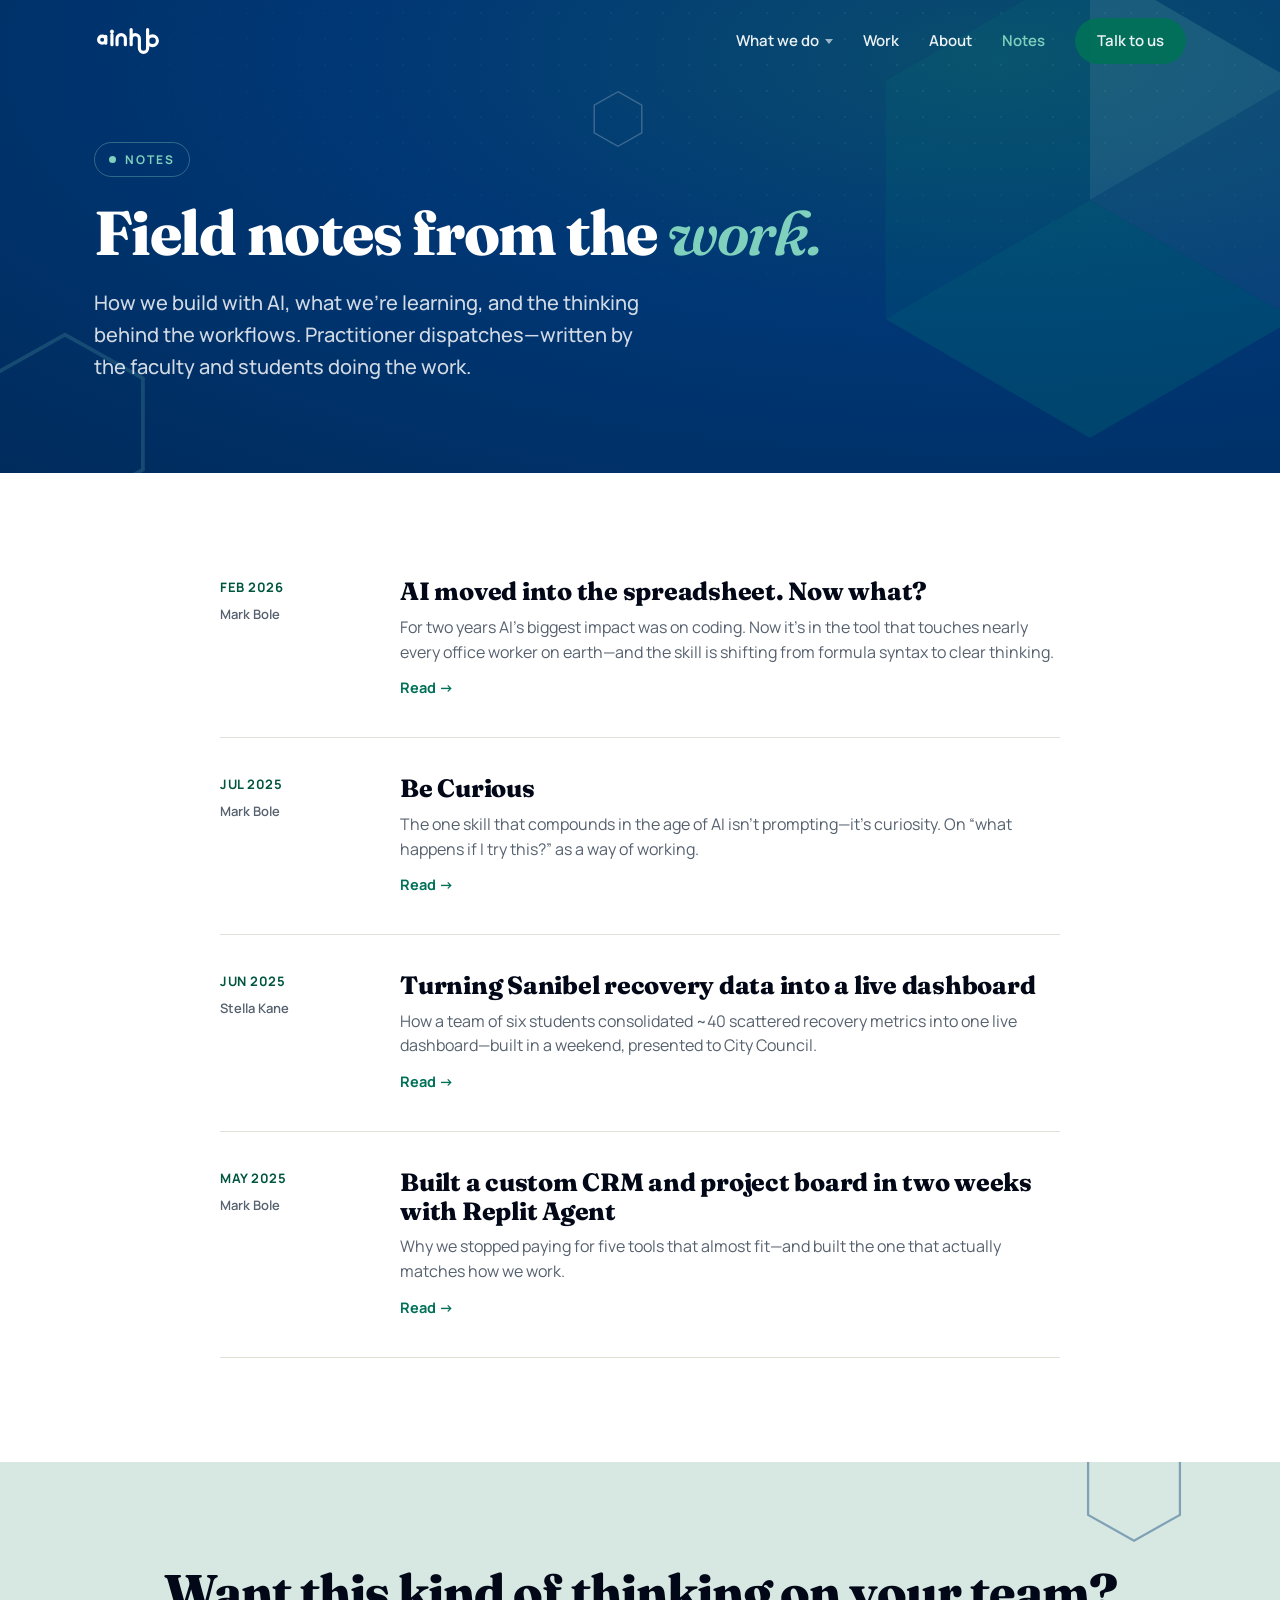
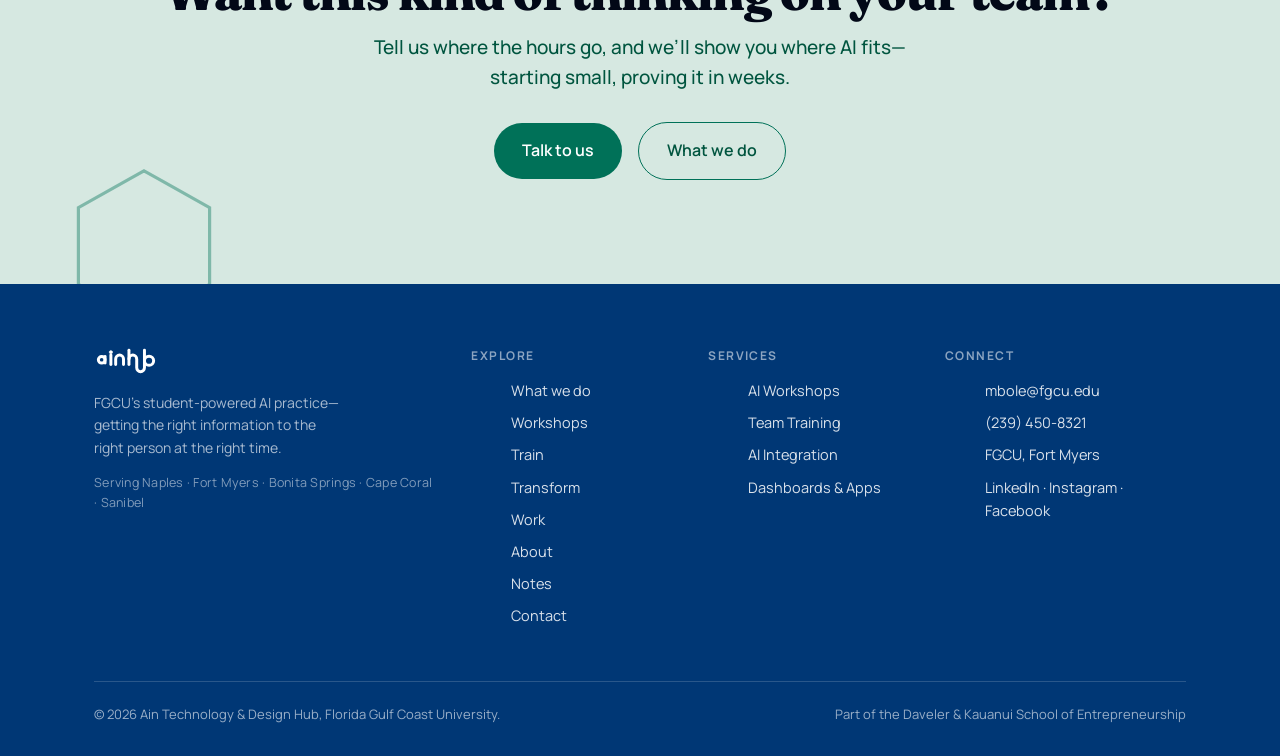
==== blog/index.html @ a8e14957 "Launch redesigned homepage + Notes/blog; anonymize case studies; add Notes nav - New index.html (red" ====
<!doctype html><html lang="en"><head><meta charset="utf-8"><meta name="viewport" content="width=device-width,initial-scale=1">
<title>Notes — The Ain Hub</title>
<meta name="description" content="Field notes from the Ain Hub—how we build with AI, what we're learning, and the work behind the workflows. Practitioner dispatches, not hype.">
<meta property="og:title" content="Notes — The Ain Hub">
<meta property="og:description" content="Field notes from the Ain Hub—how we build with AI, what we're learning, and the work behind the workflows.">
<meta property="og:type" content="website">
<meta property="og:image" content="https://ainhub-staging.vercel.app/img/og.png">
<meta name="twitter:card" content="summary_large_image">
<link rel="icon" href="../img/favicon.svg" type="image/svg+xml">
<link rel="preconnect" href="https://fonts.googleapis.com"><link rel="preconnect" href="https://fonts.gstatic.com" crossorigin>
<link href="https://fonts.googleapis.com/css2?family=Fraunces:ital,opsz,wght@0,9..144,500;0,9..144,600;0,9..144,800;1,9..144,500;1,9..144,600&family=Manrope:wght@400;500;600;700;800&display=swap" rel="stylesheet">
<link rel="stylesheet" href="../css/site.css">
</head><body>

<nav><div class="wrap nav-in">
  <a href="../index.html"><img class="brand" src="../img/ainhub-wordmark-color.svg" alt="ainhub"></a>
  <button class="nav-toggle" aria-label="Menu"><span></span><span></span><span></span></button>
  <div class="nav-links">
    <div class="has-sub">
      <a href="../what-we-do.html">What we do<span class="caret" aria-hidden="true"></span></a>
      <div class="sub">
        <a href="../workshops.html">Workshops</a>
        <a href="../train.html">Train</a>
        <a href="../transform.html">Transform</a>
      </div>
    </div>
    <a href="../work.html">Work</a>
    <a href="../about.html">About</a>
    <a href="./index.html" class="active">Notes</a>
    <a class="pill sm" href="../contact.html">Talk to us</a>
  </div>
</div></nav>

<!-- PAGE HERO -->
<header class="page-hero dark">
  <div class="ph-motif">
    <svg class="facet f1" viewBox="0 0 200 200" aria-hidden="true"><path d="M 100,15 L 173,57.5 L 100,100 Z" fill="#7FD0BC"/><path d="M 173,57.5 L 173,142.5 L 100,100 Z" fill="#7FD0BC" fill-opacity="0.5"/><path d="M 100,100 L 173,142.5 L 100,185 L 27,142.5 Z" fill="#00a37a"/><path d="M 27,57.5 L 100,15 L 100,100 L 27,142.5 Z" fill="#00a37a" fill-opacity="0.55"/></svg>
    <svg class="facet f2" viewBox="0 0 100 100" aria-hidden="true"><path d="M50 3 L91 26 L91 74 L50 97 L9 74 L9 26 Z" fill="none" stroke="#7FD0BC" stroke-width="2"/></svg>
    <svg class="facet f3" viewBox="0 0 100 100" aria-hidden="true"><path d="M50 3 L91 26 L91 74 L50 97 L9 74 L9 26 Z" fill="none" stroke="#fff" stroke-width="2.5"/></svg>
  </div>
  <div class="wrap">
    <div class="eyebrow reveal">Notes</div>
    <h1 class="reveal d1">Field notes from the <span class="ac">work.</span></h1>
    <p class="lead reveal d2">How we build with AI, what we&rsquo;re learning, and the thinking behind the workflows. Practitioner dispatches&mdash;written by the faculty and students doing the work.</p>
  </div>
</header>

<!-- POSTS -->
<section><div class="wrap">
  <div class="post-list">
    <a class="post-row reveal" href="./ai-moved-into-the-spreadsheet.html">
      <div class="pdate">Feb 2026<span class="by">Mark Bole</span></div>
      <div>
        <h3>AI moved into the spreadsheet. Now what?</h3>
        <p>For two years AI&rsquo;s biggest impact was on coding. Now it&rsquo;s in the tool that touches nearly every office worker on earth&mdash;and the skill is shifting from formula syntax to clear thinking.</p>
        <span class="more">Read &rarr;</span>
      </div>
    </a>
    <a class="post-row reveal d1" href="./be-curious-introduction.html">
      <div class="pdate">Jul 2025<span class="by">Mark Bole</span></div>
      <div>
        <h3>Be Curious</h3>
        <p>The one skill that compounds in the age of AI isn&rsquo;t prompting&mdash;it&rsquo;s curiosity. On &ldquo;what happens if I try this?&rdquo; as a way of working.</p>
        <span class="more">Read &rarr;</span>
      </div>
    </a>
    <a class="post-row reveal d2" href="./sanibel-recovery-data-dashboard.html">
      <div class="pdate">Jun 2025<span class="by">Stella Kane</span></div>
      <div>
        <h3>Turning Sanibel recovery data into a live dashboard</h3>
        <p>How a team of six students consolidated ~40 scattered recovery metrics into one live dashboard&mdash;built in a weekend, presented to City Council.</p>
        <span class="more">Read &rarr;</span>
      </div>
    </a>
    <a class="post-row reveal d3" href="./custom-crm-project-board-replit-agent.html">
      <div class="pdate">May 2025<span class="by">Mark Bole</span></div>
      <div>
        <h3>Built a custom CRM and project board in two weeks with Replit Agent</h3>
        <p>Why we stopped paying for five tools that almost fit&mdash;and built the one that actually matches how we work.</p>
        <span class="more">Read &rarr;</span>
      </div>
    </a>
  </div>
</div></section>

<!-- CTA -->
<section class="cta-band">
  <svg class="hex-accent ha-a" viewBox="0 0 100 100" aria-hidden="true"><path d="M50 3 L91 26 L91 74 L50 97 L9 74 L9 26 Z" fill="none" stroke="#007158" stroke-width="2"/></svg>
  <svg class="hex-accent ha-b" viewBox="0 0 100 100" aria-hidden="true"><path d="M50 3 L91 26 L91 74 L50 97 L9 74 L9 26 Z" fill="none" stroke="#003775" stroke-width="2"/></svg>
  <div class="wrap reveal">
    <h2>Want this kind of thinking on your team?</h2>
    <p>Tell us where the hours go, and we&rsquo;ll show you where AI fits&mdash;starting small, proving it in weeks.</p>
    <div class="row"><a class="pill" href="../contact.html">Talk to us</a><a class="pill line" href="../what-we-do.html">What we do</a></div>
  </div>
</section>

<!-- FOOTER -->
<footer><div class="wrap">
  <div class="foot-grid">
    <div>
      <img class="fl" src="../img/ainhub-wordmark-white.svg" alt="ainhub">
      <p class="ft">FGCU&rsquo;s student&#8209;powered AI practice&mdash;getting the right information to the right person at the right time.</p>
      <p class="serving">Serving Naples &middot; Fort Myers &middot; Bonita Springs &middot; Cape Coral &middot; Sanibel</p>
    </div>
    <div><h4>Explore</h4><ul>
      <li><a href="../what-we-do.html">What we do</a></li>
      <li><a href="../workshops.html">Workshops</a></li>
      <li><a href="../train.html">Train</a></li>
      <li><a href="../transform.html">Transform</a></li>
      <li><a href="../work.html">Work</a></li>
      <li><a href="../about.html">About</a></li>
      <li><a href="./index.html">Notes</a></li>
      <li><a href="../contact.html">Contact</a></li>
    </ul></div>
    <div><h4>Services</h4><ul>
      <li><a href="../workshops.html">AI Workshops</a></li>
      <li><a href="../train.html">Team Training</a></li>
      <li><a href="../transform.html">AI Integration</a></li>
      <li><a href="../transform.html">Dashboards &amp; Apps</a></li>
    </ul></div>
    <div><h4>Connect</h4><ul>
      <li><a href="mailto:mbole@fgcu.edu">mbole@fgcu.edu</a></li>
      <li><a href="tel:+12394508321">(239) 450&#8209;8321</a></li>
      <li>FGCU, Fort Myers</li>
      <li>LinkedIn &middot; Instagram &middot; Facebook</li>
    </ul></div>
  </div>
  <div class="foot-bot"><span>&copy; 2026 Ain Technology &amp; Design Hub, Florida Gulf Coast University.</span><span>Part of the Daveler &amp; Kauanui School of Entrepreneurship</span></div>
</div></footer>

<script src="../js/site.js"></script>
</body></html>
---- css/site.css ----
/* ============================================================
   The Ain Hub — shared site styles
   Brand: blue (#003775 base) + green (#007158 signal) on warm paper.
   Fonts: Fraunces (display) + Manrope (body). No teal, no mint.
   ============================================================ */

:root{
  --green:#007158;--green-d:#00553F;--green-s:#D6E8E1;
  --blue:#003775;--blue-d:#002A5A;--blue-s:#D5DFEC;--bright:#0077B6;
  --ink:#020817;--paper:#E7E2D7;--surf:#fff;--warm:#FAF9F6;
  --muted:#56616F;--border:#E7E4DB;--hair:#E2DFD5;
}

*{margin:0;box-sizing:border-box}
html{scroll-behavior:smooth}
body{font-family:Manrope,system-ui,sans-serif;color:var(--ink);background:var(--surf);line-height:1.6;-webkit-font-smoothing:antialiased}
a{text-decoration:none;color:inherit}
img{max-width:100%;display:block}

.wrap{max-width:1180px;margin:0 auto;padding:0 44px}

/* ---- Typography ---- */
h1,h2{font-family:Fraunces,serif;font-weight:800;letter-spacing:-.02em;color:var(--ink);line-height:1.04;text-wrap:balance}
h3{font-family:Manrope;font-weight:800}
.eyebrow{font-weight:700;letter-spacing:.18em;text-transform:uppercase;font-size:12.5px;color:var(--green)}
.lead{font-size:20px;color:var(--muted);font-weight:500}
.prose p{color:var(--muted);font-size:17.5px;margin-bottom:16px}
.prose p strong{color:var(--ink)}

/* ---- Buttons ---- */
.pill{display:inline-flex;align-items:center;gap:8px;font-weight:600;font-size:16px;padding:15px 28px;border-radius:9999px;background:var(--green);color:#fff;transition:.2s;border:none;cursor:pointer;font-family:inherit}
.pill:hover{background:var(--green-d);transform:translateY(-2px)}
.pill.line{background:transparent;border:1.5px solid var(--green);color:var(--green-d)}
.pill.line:hover{background:rgba(0,113,88,.08)}
.pill.sm{padding:11px 22px;font-size:15px}
.pill.wht{background:#fff;color:var(--green-d)}.pill.wht:hover{background:#f0efe9}
.ghost{display:inline-flex;align-items:center;gap:6px;font-weight:600;font-size:16px;color:var(--green);padding:15px 6px;cursor:pointer}
.ghost:hover{gap:11px}
.ghost.lt{color:#fff}

/* ---- Reveal animation ---- */
.reveal{opacity:0;transform:translateY(24px);transition:opacity .7s ease,transform .7s ease}
.reveal.in{opacity:1;transform:none}
.d1{transition-delay:.07s}.d2{transition-delay:.14s}.d3{transition-delay:.21s}.d4{transition-delay:.28s}.d5{transition-delay:.35s}
html.shot .reveal{opacity:1!important;transform:none!important;transition:none!important}
@media (prefers-reduced-motion:reduce){.reveal{opacity:1;transform:none;transition:none}}

/* ---- Nav ---- */
nav{position:sticky;top:0;z-index:40;transition:.25s}
nav.scrolled{background:rgba(231,226,215,.88);backdrop-filter:blur(10px);box-shadow:0 1px 0 var(--hair)}
.nav-in{display:flex;align-items:center;justify-content:space-between;height:82px}
.nav-in .brand{height:32px}
.nav-links{display:flex;align-items:center;gap:30px;font-weight:600;font-size:15px}
.nav-links a{opacity:.82}
.nav-links a:hover,.nav-links a.active{opacity:1;color:var(--green)}
.nav-toggle{display:none;background:none;border:0;cursor:pointer;padding:8px;flex-direction:column;gap:5px}
.nav-toggle span{width:24px;height:2px;background:var(--ink);border-radius:2px;transition:.25s}

/* ---- Hero (home) ---- */
.hero{background:var(--paper);position:relative;overflow:hidden}
.hero-grid{display:grid;grid-template-columns:1.12fr .88fr;gap:60px;align-items:center;padding:70px 0 104px}
.hero h1{font-size:76px;margin:22px 0 22px;max-width:9.7em}
.hero .lead{max-width:485px}
.hero .cta{display:flex;align-items:center;gap:16px;margin:36px 0 24px;flex-wrap:wrap}
.hero .rate{font-size:14.5px;color:var(--ink);font-weight:600}
.hero .rate .stars{color:#E0A100;letter-spacing:2px}
.hero-art{display:flex;justify-content:center}
.hero-art svg{width:100%;max-width:430px;height:auto;filter:drop-shadow(0 26px 50px rgba(2,8,23,.18))}

/* ---- Page hero (inner pages) ---- */
.page-hero{background:var(--paper);padding:64px 0 60px}
.page-hero h1{font-size:58px;margin:16px 0 18px;max-width:13em}
.page-hero .lead{max-width:640px}
.page-hero .cta{margin-top:30px;display:flex;gap:14px;flex-wrap:wrap}

/* ---- Credibility band: marquee + stats + press ---- */
.cred{background:var(--warm);border-top:1px solid var(--hair);border-bottom:1px solid var(--hair);padding:36px 0 40px}
.cred-label{text-align:center;font-size:12px;font-weight:700;letter-spacing:.16em;text-transform:uppercase;color:var(--muted);margin-bottom:22px}
.marquee{overflow:hidden;-webkit-mask-image:linear-gradient(90deg,transparent,#000 8%,#000 92%,transparent);mask-image:linear-gradient(90deg,transparent,#000 8%,#000 92%,transparent)}
.marquee-track{display:flex;align-items:center;gap:54px;width:max-content;animation:marq 46s linear infinite}
.marquee:hover .marquee-track{animation-play-state:paused}
@keyframes marq{to{transform:translateX(-50%)}}
.logo-item{display:flex;align-items:center;justify-content:center;height:42px;flex:0 0 auto}
.logo-item img{height:38px;width:auto;object-fit:contain;filter:grayscale(1);opacity:.62;transition:.25s}
.logo-item:hover img{opacity:1;filter:grayscale(0)}
.logo-chip{font-weight:800;font-size:18px;letter-spacing:-.01em;color:var(--muted);opacity:.72;white-space:nowrap}
html.shot .marquee-track,html .marquee-track.static{animation:none;flex-wrap:wrap;justify-content:center;width:auto;gap:40px 54px}
@media (prefers-reduced-motion:reduce){.marquee-track{animation:none;flex-wrap:wrap;justify-content:center;width:auto}}
.stats{display:flex;flex-wrap:wrap;justify-content:center;gap:56px;text-align:center;margin-top:38px}
.stat .n{font-family:Fraunces;font-weight:800;font-size:42px;line-height:1;color:var(--green)}
.stat .n em{font-style:normal;color:var(--muted);font-size:24px}
.stat .l{font-size:13.5px;color:var(--muted);margin-top:6px;font-weight:600;letter-spacing:.02em}
.press{margin-top:30px;text-align:center;font-size:12.5px;color:var(--muted);letter-spacing:.03em}
.press .pl{display:block;font-weight:700;letter-spacing:.16em;text-transform:uppercase;font-size:11px;margin-bottom:8px;opacity:.8}
.press b{color:var(--ink);font-weight:700}

/* ---- Sections ---- */
section{padding:104px 0}
.sec-warm{background:var(--warm)}.sec-paper{background:var(--paper)}
.sec-blue{background:var(--blue);color:#fff}
.sec-blue h2,.sec-blue h3{color:#fff}
.sec-blue .lead,.sec-blue .prose p{color:rgba(255,255,255,.8)}
.sec-blue .eyebrow{color:#7FD0BC}
.head{max-width:620px}
.head.center{margin:0 auto;text-align:center}
.head h2{font-size:46px;margin:14px 0 14px}
.head p{color:var(--muted);font-size:19px}
.sec-blue .head p{color:rgba(255,255,255,.8)}

/* ---- Ladder (stepped) ---- */
.steps{display:grid;grid-template-columns:1fr 1fr 1.04fr;gap:18px;margin-top:56px;align-items:start}
.step{background:var(--surf);border:1px solid var(--border);border-radius:20px;padding:30px 28px;position:relative;display:block}
.step .num{font-family:Fraunces;font-weight:800;font-size:28px;color:var(--green);background:var(--surf);width:64px;height:64px;border-radius:50%;display:flex;align-items:center;justify-content:center;border:2px solid var(--green-s);margin-bottom:20px}
.step .lab{font-weight:700;letter-spacing:.12em;text-transform:uppercase;font-size:12px;color:var(--green);margin-bottom:6px}
.step h3{font-size:23px;margin-bottom:10px}
.step p{color:var(--muted);font-size:15.5px}
.step.hot{background:var(--green);color:#fff;border-color:var(--green);padding:34px 30px;box-shadow:0 22px 50px rgba(0,113,88,.32)}
.step.hot .num{border-color:#fff;background:#fff;color:var(--green)}
.step.hot .lab{color:rgba(255,255,255,.85)}
.step.hot h3{color:#fff}
.step.hot p{color:rgba(255,255,255,.9)}
.step.hot .tag{display:inline-block;margin-top:14px;font-size:11px;font-weight:700;letter-spacing:.08em;text-transform:uppercase;color:var(--green);background:#fff;padding:6px 13px;border-radius:9999px}

/* ---- Method strip (how integration works) ---- */
.method{display:grid;grid-template-columns:repeat(4,1fr);gap:26px;margin-top:56px;position:relative}
.method:before{content:"";position:absolute;top:33px;left:9%;right:9%;height:2px;background:repeating-linear-gradient(90deg,var(--green-s) 0 14px,transparent 14px 26px);z-index:0}
.mstep{position:relative;z-index:1}
.mstep .mn{width:66px;height:66px;border-radius:18px;background:var(--blue);color:#fff;font-family:Fraunces;font-weight:800;font-size:26px;display:flex;align-items:center;justify-content:center;margin-bottom:22px;box-shadow:0 12px 26px rgba(0,55,117,.28);position:relative;z-index:2}
.mstep:nth-child(4) .mn{background:var(--green);box-shadow:0 12px 26px rgba(0,113,88,.3)}
.mstep h3{font-size:19px;margin-bottom:8px}
.mstep p{color:var(--muted);font-size:15px}
.sec-blue .mstep .mn{background:#fff;color:var(--blue)}
.sec-blue .mstep:nth-child(4) .mn{background:var(--green);color:#fff}
.sec-blue .mstep p{color:rgba(255,255,255,.72)}

/* ---- Split ---- */
.split{display:grid;grid-template-columns:1fr 1fr;gap:60px;align-items:center}
.split.rev .col-img{order:2}
.split img.shot-img{width:100%;border-radius:18px;box-shadow:0 22px 46px rgba(2,8,23,.13);object-fit:cover}
.split h2{font-size:40px;margin:14px 0 18px}
.split p{color:var(--muted);font-size:17.5px;margin-bottom:14px}
.quote{border-left:3px solid var(--green);padding:4px 0 4px 20px;margin:22px 0;font-family:Fraunces;font-style:italic;font-size:21px;color:var(--ink);line-height:1.4}
.quote span{display:block;font-family:Manrope;font-style:normal;font-size:14px;color:var(--muted);margin-top:10px;font-weight:600}
.sec-blue .quote{color:#fff;border-color:#7FD0BC}.sec-blue .quote span{color:rgba(255,255,255,.7)}

/* ---- Before / After ---- */
.ba{display:grid;grid-template-columns:1fr 1fr;gap:18px;margin:24px 0}
.ba .cell{border:1px solid var(--border);border-radius:14px;padding:20px 22px;background:var(--surf)}
.ba .cell.aft{border-color:var(--green-s);background:var(--green-s)}
.ba .k{font-size:11px;font-weight:700;letter-spacing:.14em;text-transform:uppercase;color:var(--muted);margin-bottom:8px}
.ba .cell.aft .k{color:var(--green-d)}
.ba .v{font-size:16px;color:var(--ink);line-height:1.5}

/* ---- Deliverables / check lists ---- */
.checks{list-style:none;margin:8px 0 4px}
.checks li{position:relative;padding:7px 0 7px 30px;font-size:16px;color:var(--ink);border-bottom:1px solid var(--hair)}
.checks li:last-child{border-bottom:none}
.checks li:before{content:"";position:absolute;left:0;top:13px;width:16px;height:16px;border-radius:50%;background:var(--green-s)}
.checks li:after{content:"";position:absolute;left:5px;top:17px;width:6px;height:3px;border-left:2px solid var(--green);border-bottom:2px solid var(--green);transform:rotate(-45deg)}

/* ---- Table ---- */
.tbl{width:100%;border-collapse:collapse;margin-top:6px;font-size:15px}
.tbl th,.tbl td{padding:12px 12px;text-align:center;border-bottom:1px solid var(--hair)}
.tbl thead th{color:var(--muted);font-size:12px;letter-spacing:.06em;text-transform:uppercase;font-weight:700;border-bottom:2px solid var(--border)}
.tbl td:first-child,.tbl th:first-child{text-align:left;font-weight:600;color:var(--ink)}
.tbl tr:last-child td{border-bottom:none}
.dotf{display:inline-block;width:12px;height:12px;border-radius:50%;background:var(--green)}
.doto{display:inline-block;width:12px;height:12px;border-radius:50%;border:2px solid #aeb6bf}
.na{color:#cfd3d8}
.legend{font-size:12.5px;color:var(--muted);margin-top:14px;display:flex;gap:18px;flex-wrap:wrap}

/* ---- Feature / value cards ---- */
.grid3{display:grid;grid-template-columns:repeat(3,1fr);gap:22px;margin-top:48px}
.grid2{display:grid;grid-template-columns:repeat(2,1fr);gap:22px;margin-top:40px}
.card{background:var(--surf);border:1px solid var(--border);border-radius:18px;padding:30px}
.card .ico{width:44px;height:44px;border-radius:11px;background:var(--green-s);display:flex;align-items:center;justify-content:center;margin-bottom:16px;font-size:22px}
.card h3{font-size:19px;margin-bottom:8px}
.card p{color:var(--muted);font-size:15.5px}
.sec-warm .card,.sec-paper .card{background:var(--surf)}

/* ---- Format cards (workshops) ---- */
.fmt{display:grid;grid-template-columns:1fr 1fr;gap:24px;margin-top:44px}
.fmt .box{border:1px solid var(--border);border-radius:20px;padding:34px;background:var(--surf)}
.fmt .box.feature{border-color:var(--green-s);box-shadow:0 16px 40px rgba(0,113,88,.08)}
.fmt .box .tag{display:inline-block;font-size:11px;font-weight:700;letter-spacing:.1em;text-transform:uppercase;color:var(--green);background:var(--green-s);padding:5px 12px;border-radius:9999px;margin-bottom:14px}
.fmt .box h3{font-size:24px;margin-bottom:6px}
.fmt .box .meta{font-size:14px;color:var(--muted);margin-bottom:16px;font-weight:600}

/* ---- Testimonials ---- */
.tgrid{display:grid;grid-template-columns:repeat(3,1fr);gap:22px;margin-top:48px}
.tcard{background:var(--surf);border-radius:18px;padding:30px;box-shadow:0 10px 30px rgba(2,8,23,.05)}
.tcard .stars{color:#E0A100;letter-spacing:2px;font-size:15px}
.tcard p{font-size:16px;color:var(--ink);margin:14px 0 16px;line-height:1.55}
.tcard .who{font-size:13.5px;color:var(--muted);font-weight:600}

/* ---- Team / founder ---- */
.founder{display:flex;align-items:center;gap:16px;margin-top:26px}
.founder img{width:60px;height:60px;border-radius:50%;object-fit:cover}
.founder .nm{font-weight:700}
.founder .ph{font-size:14.5px;color:var(--muted);font-style:italic;font-family:Fraunces}

/* ---- CTA band ---- */
.cta-band{background:var(--green-s);text-align:center;position:relative;overflow:hidden}
.cta-band .wrap{position:relative;z-index:1}
.cta-band h2{font-size:50px;margin-bottom:14px}
.cta-band p{color:var(--green-d);font-size:19px;max-width:560px;margin:0 auto 30px;font-weight:500}
.cta-band .row{display:flex;gap:16px;justify-content:center;flex-wrap:wrap;align-items:center}

/* ---- Contact form ---- */
.form{background:var(--surf);border:1px solid var(--border);border-radius:20px;padding:34px;box-shadow:0 16px 44px rgba(2,8,23,.06)}
.field{margin-bottom:18px}
.field label{display:block;font-size:13.5px;font-weight:700;color:var(--ink);margin-bottom:7px}
.field label .opt{color:var(--muted);font-weight:500}
.field input,.field textarea{width:100%;font-family:inherit;font-size:15.5px;color:var(--ink);background:var(--warm);border:1px solid var(--border);border-radius:11px;padding:13px 15px;transition:.2s}
.field input:focus,.field textarea:focus{outline:none;border-color:var(--green);background:#fff;box-shadow:0 0 0 3px rgba(0,113,88,.12)}
.field textarea{min-height:130px;resize:vertical}
.chips{display:flex;flex-wrap:wrap;gap:9px}
.chips label{display:inline-flex;align-items:center;gap:7px;font-size:14px;font-weight:600;color:var(--ink);background:var(--warm);border:1px solid var(--border);border-radius:9999px;padding:9px 15px;cursor:pointer;transition:.18s}
.chips label:hover{border-color:var(--green)}
.chips input{accent-color:var(--green);width:15px;height:15px}
.chips input:checked+span{color:var(--green-d)}
.chips label:has(input:checked){background:var(--green-s);border-color:var(--green)}
.form-note{font-size:13px;color:var(--muted);margin-top:12px}
.form-status{font-size:14.5px;font-weight:600;margin-top:14px;min-height:20px}
.form-status.ok{color:var(--green-d)}.form-status.err{color:#b42318}
.contact-grid{display:grid;grid-template-columns:1fr 1fr;gap:50px;align-items:start}
.contact-info .line{display:flex;gap:13px;align-items:flex-start;margin-bottom:20px}
.contact-info .line .ic{font-size:18px;width:38px;height:38px;border-radius:10px;background:var(--green-s);display:flex;align-items:center;justify-content:center;flex:0 0 auto}
.contact-info .line .lb{font-size:12px;font-weight:700;letter-spacing:.1em;text-transform:uppercase;color:var(--muted)}
.contact-info .line .vl{font-size:16.5px;color:var(--ink);font-weight:600}

/* ---- Footer ---- */
footer{background:var(--blue);color:#fff;padding:62px 0 32px}
.foot-grid{display:grid;grid-template-columns:1.7fr 1fr 1fr 1.2fr;gap:36px}
footer img.fl{height:30px;margin-bottom:16px}
footer .ft{color:rgba(255,255,255,.66);font-size:14px;max-width:250px;margin-bottom:14px}
footer .serving{color:rgba(255,255,255,.5);font-size:12.5px;letter-spacing:.02em}
footer h4{font-size:12px;letter-spacing:.12em;text-transform:uppercase;color:rgba(255,255,255,.55);margin-bottom:14px}
footer li{list-style:none;color:rgba(255,255,255,.85);font-size:14.5px;margin-bottom:9px}
footer a:hover{color:#fff;opacity:1}
.foot-bot{border-top:1px solid rgba(255,255,255,.16);margin-top:44px;padding-top:22px;color:rgba(255,255,255,.6);font-size:13px;display:flex;justify-content:space-between;flex-wrap:wrap;gap:10px}

/* ============================================================
   Responsive
   ============================================================ */
@media (max-width:980px){
  .wrap{padding:0 30px}
  .hero-grid{grid-template-columns:1fr;gap:36px;padding:48px 0 64px}
  .hero h1{font-size:54px;max-width:100%}
  .hero-art{order:-1;max-width:340px}
  .page-hero h1{font-size:44px}
  section{padding:72px 0}
  .head h2,.split h2,.cta-band h2{font-size:34px}
  .split{grid-template-columns:1fr;gap:34px}
  .split.rev .col-img{order:0}
  .steps{grid-template-columns:1fr;gap:18px}
  .step p{max-width:100%}
  .method{grid-template-columns:repeat(2,1fr);gap:28px}
  .method:before{display:none}
  .grid3,.tgrid{grid-template-columns:1fr 1fr}
  .contact-grid{grid-template-columns:1fr;gap:34px}
  .foot-grid{grid-template-columns:1fr 1fr;gap:30px}
  /* mobile nav */
  .nav-toggle{display:flex}
  .nav-links{position:absolute;top:82px;left:0;right:0;background:var(--paper);flex-direction:column;align-items:flex-start;gap:0;padding:8px 30px 22px;box-shadow:0 12px 24px rgba(2,8,23,.1);display:none}
  .nav-links.open{display:flex}
  .nav-links a{width:100%;padding:13px 0;border-bottom:1px solid var(--hair);opacity:1;font-size:16px}
  .nav-links a.pill{border:none;margin-top:12px;justify-content:center;color:#fff}
  .nav-toggle.x span:nth-child(1){transform:translateY(7px) rotate(45deg)}
  .nav-toggle.x span:nth-child(2){opacity:0}
  .nav-toggle.x span:nth-child(3){transform:translateY(-7px) rotate(-45deg)}
}
@media (max-width:640px){
  .wrap{padding:0 22px}
  .hero h1{font-size:42px}
  .page-hero{padding:44px 0 40px}
  .page-hero h1{font-size:36px}
  .head h2,.split h2,.cta-band h2{font-size:29px}
  .lead,.hero .lead{font-size:18px}
  .stats{gap:32px}
  .stat .n{font-size:34px}
  .grid3,.grid2,.tgrid,.fmt,.ba,.method{grid-template-columns:1fr}
  .foot-grid{grid-template-columns:1fr 1fr}
  .cta-band .row{flex-direction:column}
  .cta-band .row .pill{width:100%;justify-content:center}
}

/* ============================================================
   Energy & dynamism pass
   ============================================================ */

/* Reveal variants (direction + scale); .in always wins */
.reveal.fl{transform:translateX(-40px)}
.reveal.fr{transform:translateX(40px)}
.reveal.zoom{transform:scale(.94)}
.reveal.fl.in,.reveal.fr.in,.reveal.zoom.in{transform:none}

/* Logo band — full color, labeled, bigger, gentle motion */
.logos{background:var(--warm);border-top:1px solid var(--hair);border-bottom:1px solid var(--hair);padding:40px 0 46px}
.logos .marquee-track{gap:64px;align-items:flex-end;animation-duration:60s}
.lcell{display:flex;flex-direction:column;align-items:center;gap:12px;flex:0 0 auto}
.lcell img{height:52px;width:auto;max-width:160px;object-fit:contain;transition:transform .25s ease}
.lcell:hover img{transform:translateY(-3px) scale(1.05)}
.lcell .nm{font-size:12.5px;color:var(--muted);font-weight:600;text-align:center;line-height:1.2;letter-spacing:.01em;max-width:150px}

/* By the numbers — energetic green band */
.numbers{background:var(--green);color:#fff}
.numbers .eyebrow{color:rgba(255,255,255,.85)}
.numbers h2{color:#fff}
.numbers .head p{color:rgba(255,255,255,.82)}
.numbers .stat .n{color:#fff}
.numbers .stat .n em{color:rgba(255,255,255,.68)}
.numbers .stat .l{color:rgba(255,255,255,.84)}
.numbers .press{color:rgba(255,255,255,.78)}
.numbers .press .pl{color:rgba(255,255,255,.7)}
.numbers .press b{color:#fff}
.growth{display:flex;align-items:center;gap:28px;justify-content:center;margin-top:48px;flex-wrap:wrap}
.gbars{display:flex;align-items:flex-end;gap:9px;height:86px}
.gbars .b{width:30px;background:rgba(255,255,255,.32);border-radius:5px 5px 0 0;transform:scaleY(0);transform-origin:bottom;transition:transform .85s cubic-bezier(.2,.7,.3,1)}
.gbars .b.last{background:#fff}
.growth.in .gbars .b{transform:scaleY(1)}
.gbars .b:nth-child(1){transition-delay:.05s}.gbars .b:nth-child(2){transition-delay:.16s}.gbars .b:nth-child(3){transition-delay:.27s}.gbars .b:nth-child(4){transition-delay:.38s}.gbars .b:nth-child(5){transition-delay:.49s}
.growth-cap{max-width:330px;font-size:17px;color:rgba(255,255,255,.92);line-height:1.5}
.growth-cap b{color:#fff;font-weight:800}

/* In the room — action photo strip */
.room{display:grid;grid-template-columns:1.3fr 1fr 1fr;gap:16px;margin-top:46px}
.room img{width:100%;height:240px;object-fit:cover;border-radius:16px;box-shadow:0 16px 38px rgba(2,8,23,.10);transition:transform .35s ease}
.room a,.room .ph{overflow:hidden;border-radius:16px;display:block}
.room .ph:hover img{transform:scale(1.05)}

/* Hero motion */
.hero{position:relative}
.hero .wrap{position:relative;z-index:1}
.hero-art svg{animation:floaty 6.5s ease-in-out infinite}
@keyframes floaty{0%,100%{transform:translateY(0)}50%{transform:translateY(-12px)}}
.hero-photo{transform-box:fill-box;transform-origin:center;animation:kenburns 18s ease-in-out infinite alternate}
@keyframes kenburns{from{transform:scale(1)}to{transform:scale(1.1)}}
.hex-drift{position:absolute;z-index:0;pointer-events:none;opacity:.45}
.hd1{top:-26px;right:20%;width:120px;animation:drift1 19s ease-in-out infinite}
.hd2{bottom:8%;left:3%;width:78px;animation:drift2 23s ease-in-out infinite}
@keyframes drift1{0%,100%{transform:translateY(0) rotate(0)}50%{transform:translateY(28px) rotate(9deg)}}
@keyframes drift2{0%,100%{transform:translateY(0) rotate(0)}50%{transform:translateY(-24px) rotate(-11deg)}}

/* Hover lifts */
.card,.tcard,.fmt .box{transition:transform .25s ease,box-shadow .25s ease}
.card:hover,.tcard:hover,.fmt .box:hover{transform:translateY(-5px);box-shadow:0 20px 44px rgba(2,8,23,.10)}
a.step{transition:transform .25s ease,box-shadow .25s ease}
a.step:hover{transform:translateY(-5px);box-shadow:0 20px 44px rgba(2,8,23,.1)}
a.step.hot:hover{transform:translateY(-7px);box-shadow:0 30px 60px rgba(0,113,88,.42)}
a.step:hover .num{border-color:var(--green)}

@media (max-width:980px){
  .room{grid-template-columns:1fr 1fr}
  .room img{height:200px}
  .growth{gap:20px}
}
@media (max-width:640px){
  .room{grid-template-columns:1fr}
  .lcell img{height:46px}
}

/* Respect reduced motion */
@media (prefers-reduced-motion:reduce){
  .hero-art svg,.hero-photo,.hex-drift{animation:none}
  .steps:before{transform:scaleX(1);transition:none}
  .gbars .b{transform:scaleY(1);transition:none}
  .lcell:hover img,.card:hover,.tcard:hover,.fmt .box:hover,a.step:hover,.room .ph:hover img{transform:none}
}

/* ============================================================
   Dark page hero (inner pages) — matches the Claude Design homepage hero.
   Light nav strip stays above; the dark hero is the first section below it.
   ============================================================ */
.page-hero.dark{
  background:radial-gradient(120% 130% at 78% 12%,#0a4d6e 0%,#003775 42%,#002A5A 100%);
  color:#fff;position:relative;overflow:hidden;padding:74px 0 90px;
}
.page-hero.dark::before{ /* animated dot mesh */
  content:"";position:absolute;inset:0;z-index:0;pointer-events:none;
  background-image:radial-gradient(rgba(127,208,188,.22) 1.1px,transparent 1.1px);
  background-size:26px 26px;opacity:.5;
  -webkit-mask-image:radial-gradient(120% 90% at 76% 14%,#000 0%,transparent 66%);
  mask-image:radial-gradient(120% 90% at 76% 14%,#000 0%,transparent 66%);
  animation:meshdrift 22s linear infinite;
}
.page-hero.dark .wrap{position:relative;z-index:2}
.page-hero.dark .ph-motif{position:absolute;inset:0;z-index:1;pointer-events:none;overflow:hidden}
.page-hero.dark .facet{position:absolute;will-change:transform}
.page-hero.dark .facet.f1{top:-80px;right:-90px;width:560px;opacity:.16;animation:floaty 9s ease-in-out infinite}
.page-hero.dark .facet.f2{bottom:-46px;left:-30px;width:190px;opacity:.18;animation:drift2 16s ease-in-out infinite}
.page-hero.dark .facet.f3{top:90px;left:46%;width:58px;opacity:.22;animation:drift1 13s ease-in-out infinite}
.page-hero.dark .eyebrow{display:inline-flex;align-items:center;gap:9px;color:#7FD0BC;border:1px solid rgba(127,208,188,.35);padding:7px 14px;border-radius:9999px;font-size:12px;letter-spacing:.16em}
.page-hero.dark .eyebrow::before{content:"";width:7px;height:7px;border-radius:50%;background:#7FD0BC;flex:0 0 auto}
.page-hero.dark h1{color:#fff;font-size:62px;line-height:1.03;margin:24px 0 22px;max-width:13em}
.page-hero.dark h1 .ac{color:#7FD0BC;font-style:italic;font-weight:600}
.page-hero.dark .lead{color:rgba(255,255,255,.82);max-width:560px}
.page-hero.dark .cta{margin-top:34px;display:flex;gap:16px;flex-wrap:wrap;align-items:center}
.page-hero.dark .cta .pill{box-shadow:0 12px 30px rgba(0,113,88,.4)}
.page-hero.dark .rate{margin-top:26px;font-size:14.5px;color:#fff;font-weight:600;display:flex;align-items:center;gap:9px;flex-wrap:wrap}
.page-hero.dark .rate .stars{color:#E0A100;letter-spacing:2px}
.page-hero.dark .ph-grid{display:grid;grid-template-columns:1.08fr .92fr;gap:52px;align-items:center}
.page-hero.dark .ph-art{display:flex;justify-content:center;position:relative}
.page-hero.dark .ph-art .photo{width:100%;max-width:400px;height:auto;filter:drop-shadow(0 30px 60px rgba(0,0,0,.4));animation:floaty 6.5s ease-in-out infinite}
.page-hero.dark .ph-art .badge{position:absolute;bottom:4px;left:2px;width:86px;filter:drop-shadow(0 12px 22px rgba(0,0,0,.35));animation:floaty2 7.5s ease-in-out infinite}
.page-hero.dark .ph-art .emblem{width:100%;max-width:300px;height:auto;filter:drop-shadow(0 26px 54px rgba(0,0,0,.42));animation:floaty 7s ease-in-out infinite}

@keyframes meshdrift{to{background-position:26px 26px}}
@keyframes floaty2{0%,100%{transform:translateY(0) rotate(0)}50%{transform:translateY(14px) rotate(6deg)}}

/* ---- Grouped nav dropdown (What we do) ---- */
.nav-links .has-sub{position:relative;display:inline-flex;align-items:center}
.nav-links .has-sub>a{display:inline-flex;align-items:center}
.nav-links .caret{display:inline-block;width:0;height:0;border-left:4px solid transparent;border-right:4px solid transparent;border-top:5px solid currentColor;margin-left:6px;opacity:.65;transition:transform .2s}
.nav-links .has-sub:hover .caret,.nav-links .has-sub:focus-within .caret{transform:rotate(180deg)}
.nav-links .sub{position:absolute;top:calc(100% + 14px);left:-16px;min-width:190px;background:#fff;border:1px solid var(--border);border-radius:14px;padding:8px;box-shadow:0 18px 44px rgba(2,8,23,.16);display:flex;flex-direction:column;gap:2px;opacity:0;visibility:hidden;transform:translateY(8px);transition:opacity .18s ease,transform .18s ease,visibility .18s;z-index:60}
.nav-links .has-sub:hover .sub,.nav-links .has-sub:focus-within .sub{opacity:1;visibility:visible;transform:none}
.nav-links .sub::before{content:"";position:absolute;top:-16px;left:0;right:0;height:16px}
.nav-links .sub a{padding:10px 13px;border-radius:9px;font-size:14.5px;font-weight:600;opacity:.82;white-space:nowrap}
.nav-links .sub a:hover,.nav-links .sub a.active{background:var(--green-s);color:var(--green-d);opacity:1}

/* ---- Dark-hero responsive + motion guards ---- */
@media (max-width:980px){
  .page-hero.dark{padding:52px 0 60px}
  .page-hero.dark h1{font-size:44px}
  .page-hero.dark .ph-grid{grid-template-columns:1fr;gap:34px}
  .page-hero.dark .ph-art{order:-1;max-width:300px;margin:0 auto}
  .page-hero.dark .facet.f1{width:340px;opacity:.12}
  .page-hero.dark .facet.f3{display:none}
  .nav-links .has-sub{display:block;width:100%}
  .nav-links .has-sub>a{width:100%;padding:13px 0;border-bottom:1px solid var(--hair)}
  .nav-links .caret{display:none}
  .nav-links .sub{position:static;opacity:1;visibility:visible;transform:none;background:transparent;border:none;box-shadow:none;padding:0;min-width:0}
  .nav-links .sub::before{display:none}
  .nav-links .sub a{padding:12px 0 12px 18px;border-bottom:1px solid var(--hair);border-radius:0;opacity:.85;font-size:15px}
}
@media (max-width:640px){
  .page-hero.dark{padding:40px 0 48px}
  .page-hero.dark h1{font-size:35px;margin-top:20px}
  .page-hero.dark .lead{font-size:18px}
}
html.shot .page-hero.dark::before,html.shot .page-hero.dark .facet,html.shot .page-hero.dark .ph-art .photo,html.shot .page-hero.dark .ph-art .emblem,html.shot .page-hero.dark .ph-art .badge{animation:none}
@media (prefers-reduced-motion:reduce){
  .page-hero.dark::before,.page-hero.dark .facet,.page-hero.dark .ph-art .photo,.page-hero.dark .ph-art .emblem,.page-hero.dark .ph-art .badge{animation:none}
}

/* ============================================================
   Homepage‑match elevation — drifting hex accents + illustrated build cards
   ============================================================ */
.hex-accent{position:absolute;pointer-events:none;z-index:0}
.cta-band .wrap,.numbers .wrap{position:relative;z-index:1}
.hex-accent.ha-a{bottom:-42px;left:5%;width:160px;opacity:.4;animation:drift2 18s ease-in-out infinite}
.hex-accent.ha-b{top:-30px;right:7%;width:112px;opacity:.4;animation:drift1 15s ease-in-out infinite}

/* "What we build" illustrated cards */
.buildcard{background:var(--warm);border:1px solid var(--border);border-radius:20px;padding:34px;transition:transform .25s ease,box-shadow .25s ease}
.buildcard:hover{transform:translateY(-5px);box-shadow:0 22px 46px rgba(2,8,23,.1)}
.buildcard h3{font-size:21px;margin:0 0 8px}
.buildcard>p{color:var(--muted);font-size:16px;margin:0}
.mock{height:152px;border-radius:13px;display:flex;align-items:flex-end;justify-content:center;padding:16px 16px 0;margin-bottom:20px;overflow:hidden}
.mock.center{align-items:center;padding:16px}
.mock.blue{background:linear-gradient(158deg,#EEF3F9,#E2EAF4)}
.mock.green{background:linear-gradient(158deg,#E9F2EE,#DAEAE2)}
.mock .win{width:100%;background:#fff;border:1px solid var(--border);border-radius:11px 11px 0 0;box-shadow:0 14px 30px rgba(0,55,117,.13);overflow:hidden}
.mock.green .win{box-shadow:0 14px 30px rgba(0,113,88,.13)}
.mock .win.pad{padding:12px 13px 0}
.mock .win.chat{padding:12px;display:flex;flex-direction:column;gap:9px}
.mock .chrome{display:flex;align-items:center;gap:6px;padding:8px 11px;border-bottom:1px solid #EFEDE6;background:#FAFAF8}
.mock .dot{width:7px;height:7px;border-radius:50%}
.mock .dot.r{background:#E5867A}.mock .dot.y{background:#E8C06A}.mock .dot.g{background:#86C2A6}
.mock .winttl{margin-left:7px;font-size:9px;font-weight:800;letter-spacing:.05em;color:var(--muted)}
.mock .rows{padding:11px 12px;display:flex;flex-direction:column;gap:10px}
.mock .row{display:flex;align-items:center;gap:9px}
.mock .av{width:18px;height:18px;border-radius:50%;flex:0 0 auto}
.mock .av.b{background:#D5DFEC}.mock .av.g{background:#D6E8E1}
.mock .ln{flex:1;display:flex;flex-direction:column;gap:4px}
.mock .ln i{height:5px;border-radius:3px;background:#E2E5EA;display:block}
.mock .ln i.s{background:#EDEFF2}
.mock .tag2{font-size:8px;font-weight:800;padding:3px 7px;border-radius:9999px;flex:0 0 auto;white-space:nowrap}
.mock .tag2.done{color:var(--green-d);background:var(--green-s)}
.mock .tag2.new{color:var(--blue);background:var(--blue-s)}
.mock .chead{display:flex;align-items:center;justify-content:space-between;margin-bottom:10px}
.mock .chead .lbl{font-size:9px;font-weight:800;letter-spacing:.05em;color:var(--muted)}
.mock .chead .pct{font-family:Fraunces;font-weight:800;font-size:19px;color:var(--green);line-height:1}
.mock .chart{display:flex;align-items:flex-end;gap:7px;height:62px}
.mock .chart i{flex:1;background:#CFE0D8;border-radius:3px 3px 0 0;display:block}
.mock .chart i.mid{background:#9CC8B6}
.mock .chart i.hot{background:var(--green)}
.mock .flow{width:100%;display:flex;flex-direction:column;gap:14px;align-items:center}
.mock .chips{display:flex;align-items:center;justify-content:center;width:100%}
.mock .chip{font-size:9px;font-weight:800;padding:7px 10px;border-radius:9px;white-space:nowrap}
.mock .chip.b{color:var(--blue);background:#fff;border:1px solid var(--border);box-shadow:0 6px 14px rgba(0,55,117,.1)}
.mock .chip.ai{color:#fff;background:var(--green);border:1px solid var(--green);box-shadow:0 8px 18px rgba(0,113,88,.28)}
.mock .conn{width:18px;height:0;border-top:2px dashed #B9C4D4}
.mock .saved{font-size:8.5px;font-weight:800;letter-spacing:.05em;color:var(--green-d);background:var(--green-s);padding:4px 10px;border-radius:9999px}
.mock .msg{max-width:84%;border-radius:11px;padding:8px 11px;display:flex;flex-direction:column;gap:5px}
.mock .msg i{height:5px;border-radius:3px;display:block}
.mock .msg.me{align-self:flex-end;background:var(--blue);border-bottom-right-radius:3px}
.mock .msg.me i{background:rgba(255,255,255,.6)}.mock .msg.me i.s{background:rgba(255,255,255,.4)}
.mock .msg.them{align-self:flex-start;background:#F2F0EA;border-bottom-left-radius:3px}
.mock .msg.them i{background:#D6DAE0}.mock .msg.them i.s{background:#E2E5EA}
@media (max-width:640px){.buildcard{padding:26px}.mock{height:132px}}
html.shot .hex-accent{animation:none}
@media (prefers-reduced-motion:reduce){.hex-accent{animation:none}}

/* ============================================================
   Transform hero — a layered "live dashboard" being built,
   instead of the generic emblem. Page-specific hero archetype.
   ============================================================ */
.hero-dash{position:relative;width:100%;max-width:440px;margin:0 auto;animation:floaty 7s ease-in-out infinite}
.hero-dash .win{background:#fff;border-radius:14px;box-shadow:0 38px 70px rgba(0,0,0,.46);overflow:hidden;border:1px solid rgba(255,255,255,.5);transform:rotate(-2.5deg);transition:transform .5s cubic-bezier(.2,.7,.3,1)}
.ph-art:hover .hero-dash .win{transform:rotate(0)}
.hero-dash .win .bar{display:flex;align-items:center;gap:6px;padding:11px 14px;background:#FAFAF8;border-bottom:1px solid #EFEDE6}
.hero-dash .win .bar i{width:9px;height:9px;border-radius:50%}
.hero-dash .win .bar .ttl{margin-left:9px;font-size:10px;font-weight:800;letter-spacing:.09em;color:#56616F}
.hero-dash .win .live{margin-left:auto;display:inline-flex;align-items:center;gap:5px;font-size:8.5px;font-weight:800;letter-spacing:.06em;color:#007158}
.hero-dash .win .live span{width:6px;height:6px;border-radius:50%;background:#007158;box-shadow:0 0 0 3px rgba(0,113,88,.16)}
.hero-dash .win .body{padding:16px}
.hero-dash .kpis{display:grid;grid-template-columns:repeat(3,1fr);gap:9px;margin-bottom:14px}
.hero-dash .kpi{background:#F6F8FA;border:1px solid #EAEEF3;border-radius:9px;padding:10px 11px}
.hero-dash .kpi .k{font-size:8px;font-weight:800;letter-spacing:.05em;color:#8A94A2;text-transform:uppercase}
.hero-dash .kpi .v{font-family:Fraunces,serif;font-weight:800;font-size:21px;color:#003775;line-height:1.05;margin-top:4px}
.hero-dash .kpi.g .v{color:#007158}
.hero-dash .chart{display:flex;align-items:flex-end;gap:8px;height:80px}
.hero-dash .chart i{flex:1;border-radius:4px 4px 0 0;background:#D5E0EC;display:block}
.hero-dash .chart i.g{background:#9CC8B6}.hero-dash .chart i.h{background:#007158}
.hero-dash .float{position:absolute;left:-24px;bottom:-26px;background:#fff;border-radius:13px;box-shadow:0 26px 46px rgba(0,0,0,.4);padding:13px 15px;width:196px;animation:floaty2 7.5s ease-in-out infinite}
.hero-dash .float .fl-k{font-size:9px;font-weight:800;letter-spacing:.06em;text-transform:uppercase;color:#56616F;margin-bottom:9px}
.hero-dash .float .fl-flow{display:flex;align-items:center;justify-content:space-between}
.hero-dash .float .chip{font-size:9px;font-weight:800;padding:6px 9px;border-radius:8px}
.hero-dash .float .chip.b{color:#003775;background:#fff;border:1px solid #E7E4DB;box-shadow:0 5px 12px rgba(0,55,117,.1)}
.hero-dash .float .chip.ai{color:#fff;background:#007158;box-shadow:0 7px 16px rgba(0,113,88,.3)}
.hero-dash .float .conn{flex:1;height:0;border-top:2px dashed #B9C4D4;margin:0 5px}
.hero-dash .float .saved{display:block;margin-top:10px;font-size:8.5px;font-weight:800;letter-spacing:.05em;color:#00553F;background:#D6E8E1;padding:4px 9px;border-radius:9999px;text-align:center}
.hero-dash .fbadge{position:absolute;right:-14px;top:-22px;width:72px;filter:drop-shadow(0 12px 22px rgba(0,0,0,.42));animation:floaty 6.5s ease-in-out infinite}
html.shot .hero-dash,html.shot .hero-dash .float,html.shot .hero-dash .fbadge{animation:none}
@media (prefers-reduced-motion:reduce){.hero-dash,.hero-dash .float,.hero-dash .fbadge{animation:none}}

/* ============================================================
   Work / case studies page
   ============================================================ */
.case-feat{display:grid;grid-template-columns:1.05fr .95fr;gap:54px;align-items:center;margin-top:8px}
.case-feat .cf-panel{background:var(--surf);border:1px solid var(--border);border-radius:22px;padding:34px;box-shadow:0 22px 50px rgba(2,8,23,.08)}
.case-metrics{display:grid;grid-template-columns:1fr 1fr;gap:14px;margin:0 0 6px}
.case-metric{border:1px solid var(--border);border-radius:14px;padding:18px 20px;background:var(--warm)}
.case-metric .m{font-family:Fraunces,serif;font-weight:800;font-size:38px;line-height:1;color:var(--green);letter-spacing:-.01em}
.case-metric .m em{font-style:normal;font-size:20px;color:var(--muted)}
.case-metric .d{font-size:13px;color:var(--muted);margin-top:8px;font-weight:600;line-height:1.35}
.case-grid{display:grid;grid-template-columns:1fr 1fr;gap:22px;margin-top:48px}
.case-card{position:relative;background:var(--surf);border:1px solid var(--border);border-radius:20px;padding:32px;display:flex;flex-direction:column;gap:14px;transition:transform .25s ease,box-shadow .25s ease}
.case-card:hover{transform:translateY(-6px);box-shadow:0 26px 52px rgba(2,8,23,.12)}
.case-card .cc-tag{display:inline-flex;align-self:flex-start;font-size:11px;font-weight:700;letter-spacing:.1em;text-transform:uppercase;color:var(--green-d);background:var(--green-s);padding:6px 12px;border-radius:9999px}
.case-card h3{font-size:23px}
.case-card .cc-result{font-family:Fraunces,serif;font-weight:800;font-size:20px;color:var(--ink);line-height:1.2;letter-spacing:-.01em}
.case-card .cc-result b{color:var(--green)}
.case-card p{color:var(--muted);font-size:15.5px;margin:0}
.case-card .cc-meta{margin-top:auto;padding-top:14px;border-top:1px solid var(--hair);font-size:13px;color:var(--muted);font-weight:600;display:flex;gap:8px;flex-wrap:wrap;align-items:center}
.case-card .cc-meta .sec{color:var(--ink)}
@media (max-width:980px){
  .case-feat{grid-template-columns:1fr;gap:34px}
  .case-grid{grid-template-columns:1fr}
}

/* ============================================================
   Workshops hero — floating "three tools" chip over the photo
   ============================================================ */
.hero-tools{position:absolute;right:-20px;bottom:14px;background:#fff;border-radius:13px;box-shadow:0 24px 46px rgba(0,0,0,.36);padding:13px 15px;width:206px;animation:floaty2 7.5s ease-in-out infinite}
.hero-tools .ht-k{font-size:9px;font-weight:800;letter-spacing:.06em;text-transform:uppercase;color:#56616F;margin-bottom:10px}
.hero-tools .ht-row{display:flex;align-items:center;justify-content:space-between;gap:8px}
.hero-tools .ht-row+.ht-row{margin-top:9px}
.hero-tools .ht-name{display:flex;align-items:center;gap:8px;font-size:12px;font-weight:700;color:#020817}
.hero-tools .ht-dot{width:17px;height:17px;border-radius:6px;flex:0 0 auto}
.hero-tools .ht-tag{font-size:8.5px;font-weight:800;letter-spacing:.04em;color:#00553F;background:#D6E8E1;padding:3px 8px;border-radius:9999px;white-space:nowrap}
html.shot .hero-tools{animation:none}
@media (prefers-reduced-motion:reduce){.hero-tools{animation:none}}

/* ============================================================
   Train hero — a "skill file" your team writes (dark editor)
   ============================================================ */
.hero-skill{position:relative;width:100%;max-width:430px;margin:0 auto;animation:floaty 7s ease-in-out infinite}
.hero-skill .win{background:#0f2233;border:1px solid rgba(127,208,188,.25);border-radius:14px;box-shadow:0 38px 70px rgba(0,0,0,.5);overflow:hidden;transform:rotate(-2deg);transition:transform .5s cubic-bezier(.2,.7,.3,1)}
.ph-art:hover .hero-skill .win{transform:rotate(0)}
.hero-skill .bar{display:flex;align-items:center;gap:6px;padding:11px 14px;background:#0b1a28;border-bottom:1px solid rgba(255,255,255,.08)}
.hero-skill .bar i{width:9px;height:9px;border-radius:50%}
.hero-skill .bar .ttl{margin-left:9px;font-size:10.5px;font-weight:700;letter-spacing:.03em;color:#7FD0BC;font-family:ui-monospace,Menlo,Consolas,monospace}
.hero-skill .code{padding:16px 18px 20px;font-family:ui-monospace,Menlo,Consolas,monospace;font-size:11.5px;line-height:1.75}
.hero-skill .code .ln{display:block;color:#cdd8e3;white-space:nowrap}
.hero-skill .code .h{color:#7FD0BC;font-weight:700}
.hero-skill .code .c{color:#7e8ea0}
.hero-skill .code .g{color:#9be3c9}
.hero-skill .code .ind{padding-left:16px}
.hero-skill .float{position:absolute;right:-18px;bottom:-18px;background:#fff;border-radius:12px;box-shadow:0 24px 44px rgba(0,0,0,.36);padding:11px 15px;display:flex;align-items:center;gap:11px;animation:floaty2 7.5s ease-in-out infinite}
.hero-skill .float .av{width:30px;height:30px;border-radius:8px;background:var(--green-s);display:flex;align-items:center;justify-content:center;flex:0 0 auto}
.hero-skill .float .ft-t{font-size:8.5px;font-weight:800;letter-spacing:.05em;color:#56616F;text-transform:uppercase}
.hero-skill .float .ft-s{font-size:13px;font-weight:800;color:#003775;margin-top:1px}
html.shot .hero-skill,html.shot .hero-skill .float{animation:none}
@media (prefers-reduced-motion:reduce){.hero-skill,.hero-skill .float{animation:none}}

/* ============================================================
   Refined card icons — custom SVG line-icons replace emoji
   ============================================================ */
.card .ico{width:52px;height:52px;border-radius:14px;background:linear-gradient(150deg,var(--green-s),#E2EEE8);color:var(--green);font-size:0;margin-bottom:18px;box-shadow:0 1px 0 rgba(0,113,88,.06)}
.card .ico svg{width:25px;height:25px;display:block;stroke:currentColor;fill:none;stroke-width:1.9;stroke-linecap:round;stroke-linejoin:round}

/* ============================================================
   About — story timeline (editorial rhythm-breaker)
   ============================================================ */
.timeline{position:relative;margin-top:50px;max-width:760px}
.timeline:before{content:"";position:absolute;left:13px;top:10px;bottom:14px;width:2px;background:repeating-linear-gradient(var(--green-s) 0 8px,transparent 8px 16px)}
.tl-item{position:relative;padding:0 0 38px 58px}
.tl-item:last-child{padding-bottom:0}
.tl-dot{position:absolute;left:4px;top:2px;width:20px;height:20px;border-radius:50%;background:#fff;border:3px solid var(--green);box-shadow:0 0 0 5px var(--green-s)}
.tl-item.now .tl-dot{background:var(--green)}
.tl-yr{font-family:Fraunces,serif;font-weight:800;font-size:23px;color:var(--green-d);line-height:1;margin-bottom:7px}
.tl-h{font-family:Manrope;font-weight:800;font-size:19px;margin:0 0 6px;color:var(--ink)}
.tl-item p{color:var(--muted);font-size:16px;margin:0;max-width:44em}

/* About — team grid */
.team-grid{display:grid;grid-template-columns:repeat(auto-fit,minmax(178px,1fr));gap:24px;margin-top:48px}
.tm{text-align:center}
.tm .ph{aspect-ratio:1;border-radius:18px;overflow:hidden;background:linear-gradient(160deg,var(--green-s),var(--blue-s));margin-bottom:14px;box-shadow:0 12px 30px rgba(2,8,23,.08);display:flex;align-items:center;justify-content:center;transition:transform .25s ease,box-shadow .25s ease}
.tm:hover .ph{transform:translateY(-5px);box-shadow:0 22px 40px rgba(2,8,23,.14)}
.tm .ph img{width:100%;height:100%;object-fit:cover;display:block}
.tm .nm{font-family:Manrope;font-weight:800;font-size:17px;color:var(--ink)}
.tm .rl{font-size:13.5px;color:var(--muted);margin-top:3px}

/* Homepage logo wall — calm, contained, uniform grid */
.logo-wall{display:grid;grid-template-columns:repeat(4,1fr);gap:18px;margin-top:34px}
.logo-cell{background:#fff;border:1px solid #EAE7DE;border-radius:14px;min-height:128px;display:flex;flex-direction:column;align-items:center;justify-content:center;gap:14px;padding:22px 16px;box-shadow:0 1px 3px rgba(2,8,23,.04);transition:transform .25s ease,box-shadow .25s ease,border-color .25s ease}
.logo-cell:hover{transform:translateY(-4px);box-shadow:0 16px 30px rgba(2,8,23,.09);border-color:#9CC8B6}
.logo-cell img{max-height:36px;max-width:148px;width:auto;object-fit:contain;filter:grayscale(1);opacity:.58;transition:.25s}
.logo-cell:hover img{filter:none;opacity:1}
.logo-cell .nm{font-size:11.5px;font-weight:600;color:#8A8A82;text-align:center;line-height:1.25;letter-spacing:.01em}
@media(max-width:880px){.logo-wall{grid-template-columns:repeat(2,1fr)}}

/* ============================================================
   Blog / Notes — index + article
   ============================================================ */
.post-list{max-width:840px;margin:0 auto;display:flex;flex-direction:column}
.post-row{display:grid;grid-template-columns:150px 1fr;gap:30px;padding:36px 0;border-bottom:1px solid var(--hair);text-decoration:none;color:inherit;transition:.2s}
.post-row:first-child{padding-top:0}
.post-row:hover{transform:translateX(4px)}
.post-row .pdate{font-size:13px;font-weight:700;letter-spacing:.04em;text-transform:uppercase;color:var(--green-d)}
.post-row .pdate .by{display:block;color:var(--muted);font-weight:600;text-transform:none;letter-spacing:0;margin-top:6px;font-size:13px}
.post-row h3{font-family:Fraunces,serif;font-weight:800;font-size:25px;line-height:1.15;letter-spacing:-.01em;margin:0 0 9px;color:var(--ink)}
.post-row p{color:var(--muted);font-size:16px;line-height:1.55;margin:0}
.post-row .more{display:inline-block;margin-top:12px;color:var(--green);font-weight:700;font-size:14.5px}
@media(max-width:680px){.post-row{grid-template-columns:1fr;gap:10px}}

.article{max-width:716px;margin:0 auto}
.article .kicker{font-size:13px;font-weight:700;letter-spacing:.04em;text-transform:uppercase;color:var(--green-d);margin-bottom:18px;display:flex;gap:10px;flex-wrap:wrap;align-items:center}
.article .kicker .dot{width:4px;height:4px;border-radius:50%;background:var(--border)}
.article .kicker .by{color:var(--muted);text-transform:none;letter-spacing:0;font-weight:600}
.article .prose-lg{font-size:18px;line-height:1.72;color:#2C3742}
.article .prose-lg>p{margin:0 0 24px}
.article .prose-lg>p:first-of-type{font-size:20px;line-height:1.6;color:var(--ink)}
.article .prose-lg h2{font-family:Fraunces,serif;font-weight:800;font-size:28px;letter-spacing:-.01em;color:var(--ink);margin:42px 0 16px;line-height:1.2}
.article .prose-lg h3{font-family:Manrope;font-weight:800;font-size:20px;color:var(--ink);margin:32px 0 10px}
.article .prose-lg strong{color:var(--ink);font-weight:700}
.article .prose-lg a{color:var(--green);font-weight:600}
.article .prose-lg ul{margin:0 0 24px;padding-left:0;list-style:none}
.article .prose-lg ul li{position:relative;padding-left:28px;margin-bottom:12px}
.article .prose-lg ul li:before{content:"";position:absolute;left:4px;top:10px;width:8px;height:8px;border-radius:2px;background:var(--green);transform:rotate(45deg)}
.article .prose-lg blockquote{margin:32px 0;padding:4px 0 4px 24px;border-left:3px solid var(--green);font-family:Fraunces,serif;font-style:italic;font-size:23px;line-height:1.4;color:var(--ink)}
.article .pull-note{background:var(--green-s);border-radius:16px;padding:24px 26px;margin:32px 0;font-size:16px;line-height:1.55;color:var(--ink)}
.article-foot{max-width:716px;margin:48px auto 0;padding-top:30px;border-top:1px solid var(--hair);display:flex;justify-content:space-between;gap:18px;flex-wrap:wrap;align-items:center}
.article-foot .back{color:var(--green);font-weight:700;text-decoration:none}
.article .prose-lg .aside{font-style:italic;color:var(--ink);background:var(--warm);border-left:3px solid var(--green);padding:18px 22px;border-radius:0 12px 12px 0;margin:28px 0;font-size:17.5px;line-height:1.55}
.article .prose-lg table{width:100%;border-collapse:collapse;margin:28px 0;font-size:15px}
.article .prose-lg table caption{caption-side:bottom;font-size:13px;color:var(--muted);font-style:italic;margin-top:10px;text-align:left}
.article .prose-lg th{text-align:left;font-weight:800;font-size:12px;letter-spacing:.04em;text-transform:uppercase;color:var(--green-d);background:var(--green-s);padding:12px 14px;border-bottom:2px solid #cfe0d8}
.article .prose-lg td{padding:13px 14px;border-bottom:1px solid var(--hair);vertical-align:top;line-height:1.45;color:#2C3742}
.article .prose-lg tr:last-child td{border-bottom:none}
.article .prose-lg .src{font-size:13px;color:var(--muted);font-style:italic;margin-top:-14px}

/* ============================================================
   Global: the nav overlays ANY dark hero — white wordmark + white
   links at the top, flipping to the paper bar + dark links + color
   wordmark once scrolled. Unifies the homepage and every inner page.
   ============================================================ */
.page-hero.dark{margin-top:-82px;padding-top:142px}
body:has(.page-hero.dark) nav:not(.scrolled){background:transparent;box-shadow:none}
body:has(.page-hero.dark) nav:not(.scrolled) .brand{filter:brightness(0) invert(1)}
body:has(.page-hero.dark) nav:not(.scrolled) .nav-toggle span{background:#fff}
@media (min-width:981px){
  body:has(.page-hero.dark) nav:not(.scrolled) .nav-links>a,
  body:has(.page-hero.dark) nav:not(.scrolled) .has-sub>a{color:#fff;opacity:.92}
  body:has(.page-hero.dark) nav:not(.scrolled) .nav-links>a:hover,
  body:has(.page-hero.dark) nav:not(.scrolled) .has-sub:hover>a{color:#fff;opacity:1}
  body:has(.page-hero.dark) nav:not(.scrolled) .nav-links>a.active,
  body:has(.page-hero.dark) nav:not(.scrolled) .has-sub>a.active{color:#7FD0BC;opacity:1}
}
@media (max-width:980px){.page-hero.dark{padding-top:118px}}

/* In-page anchors clear the sticky nav */
section[id],header[id]{scroll-margin-top:92px}

/* Homepage hero: photo ken-burns + floating press chip */
.page-hero.dark .ph-art .press-chip{position:absolute;top:1%;right:-10px;width:196px;background:rgba(255,255,255,.97);border-radius:15px;padding:14px 16px;box-shadow:0 22px 46px rgba(0,0,0,.34)}
.page-hero.dark .ph-art .hero-photo{transform-box:fill-box;transform-origin:center;animation:kenburns 18s ease-in-out infinite alternate}
header#top.page-hero.dark h1{font-size:68px}
@media (max-width:980px){header#top.page-hero.dark h1{font-size:44px}}

/* Cursor-parallax depth on hero motif (set by site.js) */
.page-hero .ph-motif,.page-hero .ph-art{transition:transform .5s cubic-bezier(.2,.7,.3,1)}

/* Two-row logo marquee (homepage) */
.logos .marquee.rev .marquee-track{animation-direction:reverse;animation-duration:52s}
.logos .marquee+.marquee{margin-top:20px}
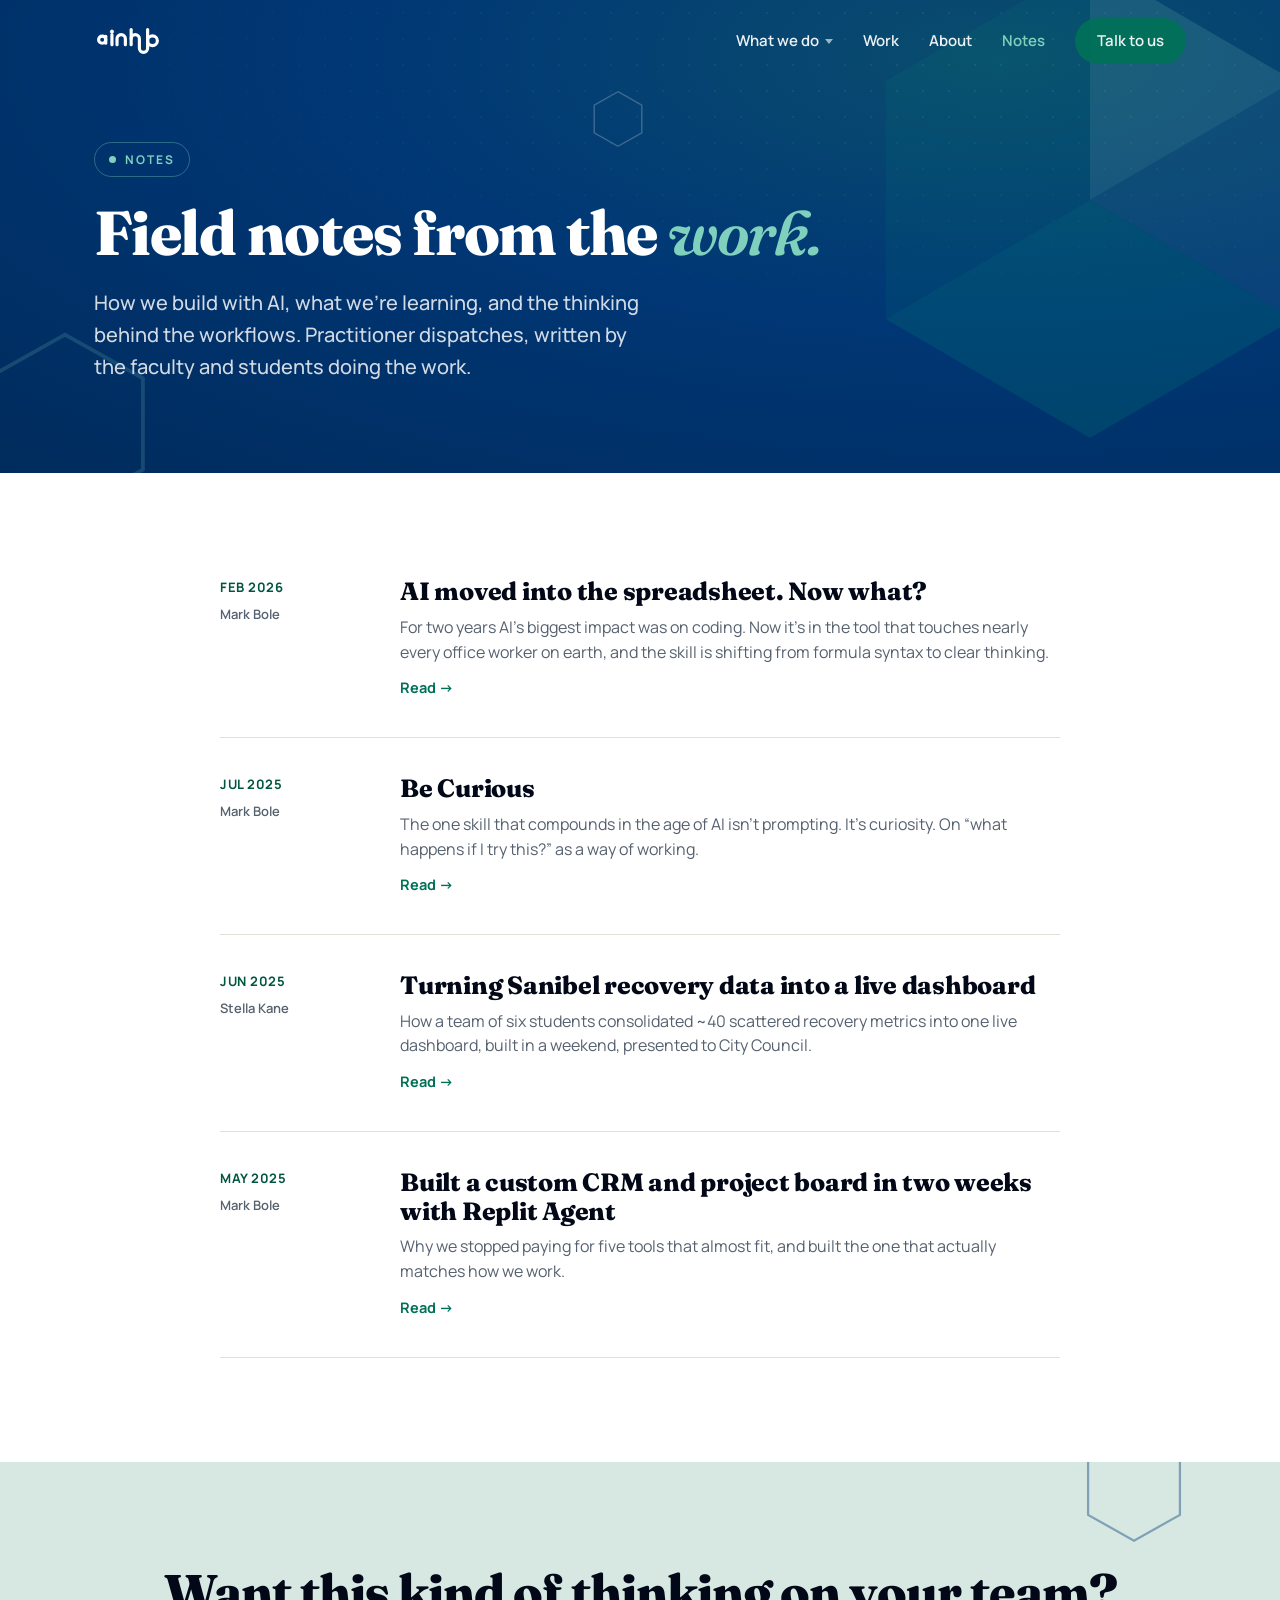
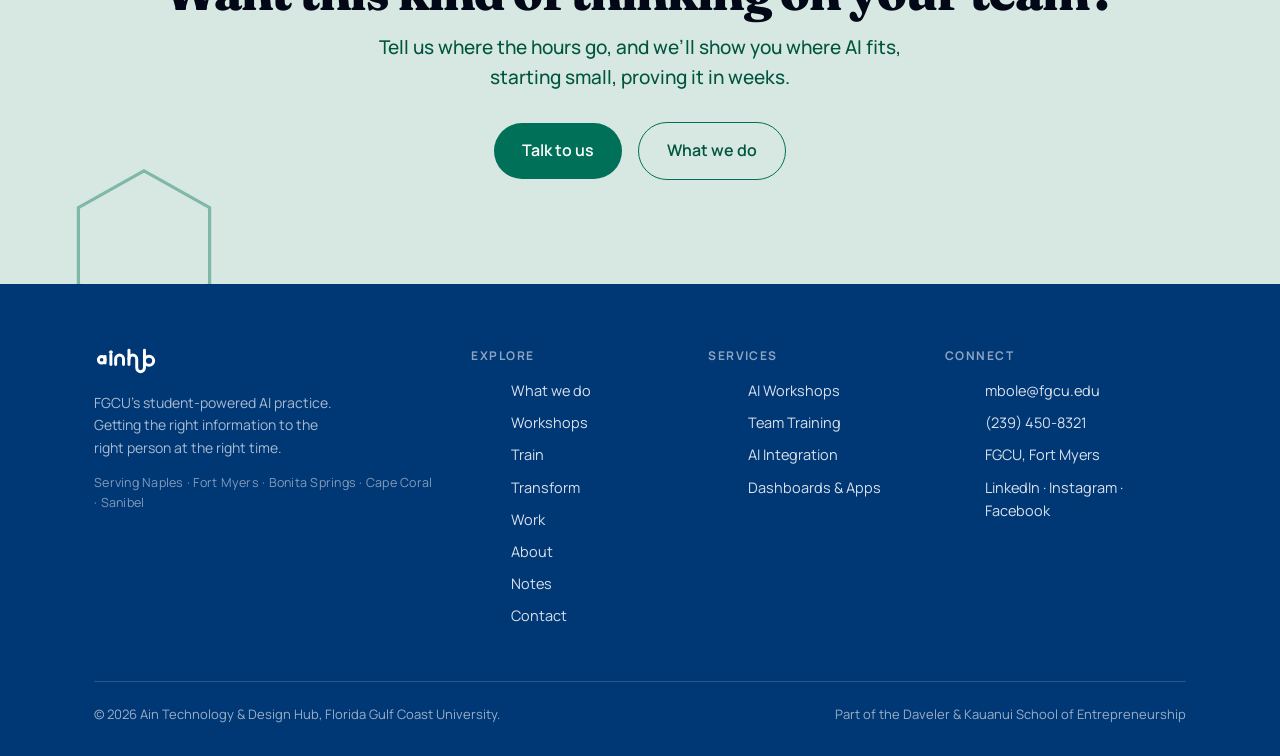
==== commit 78ceb044: "Edit copy to read less like AI: remove em-dashes, soften rule-of-three Punctuation and cadence only." ====
--- a/blog/index.html
+++ b/blog/index.html
@@ -1,8 +1,8 @@
 <!doctype html><html lang="en"><head><meta charset="utf-8"><meta name="viewport" content="width=device-width,initial-scale=1">
 <title>Notes — The Ain Hub</title>
-<meta name="description" content="Field notes from the Ain Hub—how we build with AI, what we're learning, and the work behind the workflows. Practitioner dispatches, not hype.">
+<meta name="description" content="Field notes from the Ain Hub. How we build with AI, what we're learning, and the work behind the workflows. Practitioner dispatches, not hype.">
 <meta property="og:title" content="Notes — The Ain Hub">
-<meta property="og:description" content="Field notes from the Ain Hub—how we build with AI, what we're learning, and the work behind the workflows.">
+<meta property="og:description" content="Field notes from the Ain Hub. How we build with AI, what we're learning, and the work behind the workflows.">
 <meta property="og:type" content="website">
 <meta property="og:image" content="https://ainhub-staging.vercel.app/img/og.png">
 <meta name="twitter:card" content="summary_large_image">
@@ -41,7 +41,7 @@
   <div class="wrap">
     <div class="eyebrow reveal">Notes</div>
     <h1 class="reveal d1">Field notes from the <span class="ac">work.</span></h1>
-    <p class="lead reveal d2">How we build with AI, what we&rsquo;re learning, and the thinking behind the workflows. Practitioner dispatches&mdash;written by the faculty and students doing the work.</p>
+    <p class="lead reveal d2">How we build with AI, what we&rsquo;re learning, and the thinking behind the workflows. Practitioner dispatches, written by the faculty and students doing the work.</p>
   </div>
 </header>
 
@@ -52,7 +52,7 @@
       <div class="pdate">Feb 2026<span class="by">Mark Bole</span></div>
       <div>
         <h3>AI moved into the spreadsheet. Now what?</h3>
-        <p>For two years AI&rsquo;s biggest impact was on coding. Now it&rsquo;s in the tool that touches nearly every office worker on earth&mdash;and the skill is shifting from formula syntax to clear thinking.</p>
+        <p>For two years AI&rsquo;s biggest impact was on coding. Now it&rsquo;s in the tool that touches nearly every office worker on earth, and the skill is shifting from formula syntax to clear thinking.</p>
         <span class="more">Read &rarr;</span>
       </div>
     </a>
@@ -60,7 +60,7 @@
       <div class="pdate">Jul 2025<span class="by">Mark Bole</span></div>
       <div>
         <h3>Be Curious</h3>
-        <p>The one skill that compounds in the age of AI isn&rsquo;t prompting&mdash;it&rsquo;s curiosity. On &ldquo;what happens if I try this?&rdquo; as a way of working.</p>
+        <p>The one skill that compounds in the age of AI isn&rsquo;t prompting. It&rsquo;s curiosity. On &ldquo;what happens if I try this?&rdquo; as a way of working.</p>
         <span class="more">Read &rarr;</span>
       </div>
     </a>
@@ -68,7 +68,7 @@
       <div class="pdate">Jun 2025<span class="by">Stella Kane</span></div>
       <div>
         <h3>Turning Sanibel recovery data into a live dashboard</h3>
-        <p>How a team of six students consolidated ~40 scattered recovery metrics into one live dashboard&mdash;built in a weekend, presented to City Council.</p>
+        <p>How a team of six students consolidated ~40 scattered recovery metrics into one live dashboard, built in a weekend, presented to City Council.</p>
         <span class="more">Read &rarr;</span>
       </div>
     </a>
@@ -76,7 +76,7 @@
       <div class="pdate">May 2025<span class="by">Mark Bole</span></div>
       <div>
         <h3>Built a custom CRM and project board in two weeks with Replit Agent</h3>
-        <p>Why we stopped paying for five tools that almost fit&mdash;and built the one that actually matches how we work.</p>
+        <p>Why we stopped paying for five tools that almost fit, and built the one that actually matches how we work.</p>
         <span class="more">Read &rarr;</span>
       </div>
     </a>
@@ -89,7 +89,7 @@
   <svg class="hex-accent ha-b" viewBox="0 0 100 100" aria-hidden="true"><path d="M50 3 L91 26 L91 74 L50 97 L9 74 L9 26 Z" fill="none" stroke="#003775" stroke-width="2"/></svg>
   <div class="wrap reveal">
     <h2>Want this kind of thinking on your team?</h2>
-    <p>Tell us where the hours go, and we&rsquo;ll show you where AI fits&mdash;starting small, proving it in weeks.</p>
+    <p>Tell us where the hours go, and we&rsquo;ll show you where AI fits, starting small, proving it in weeks.</p>
     <div class="row"><a class="pill" href="../contact.html">Talk to us</a><a class="pill line" href="../what-we-do.html">What we do</a></div>
   </div>
 </section>
@@ -99,7 +99,7 @@
   <div class="foot-grid">
     <div>
       <img class="fl" src="../img/ainhub-wordmark-white.svg" alt="ainhub">
-      <p class="ft">FGCU&rsquo;s student&#8209;powered AI practice&mdash;getting the right information to the right person at the right time.</p>
+      <p class="ft">FGCU&rsquo;s student&#8209;powered AI practice. Getting the right information to the right person at the right time.</p>
       <p class="serving">Serving Naples &middot; Fort Myers &middot; Bonita Springs &middot; Cape Coral &middot; Sanibel</p>
     </div>
     <div><h4>Explore</h4><ul>
